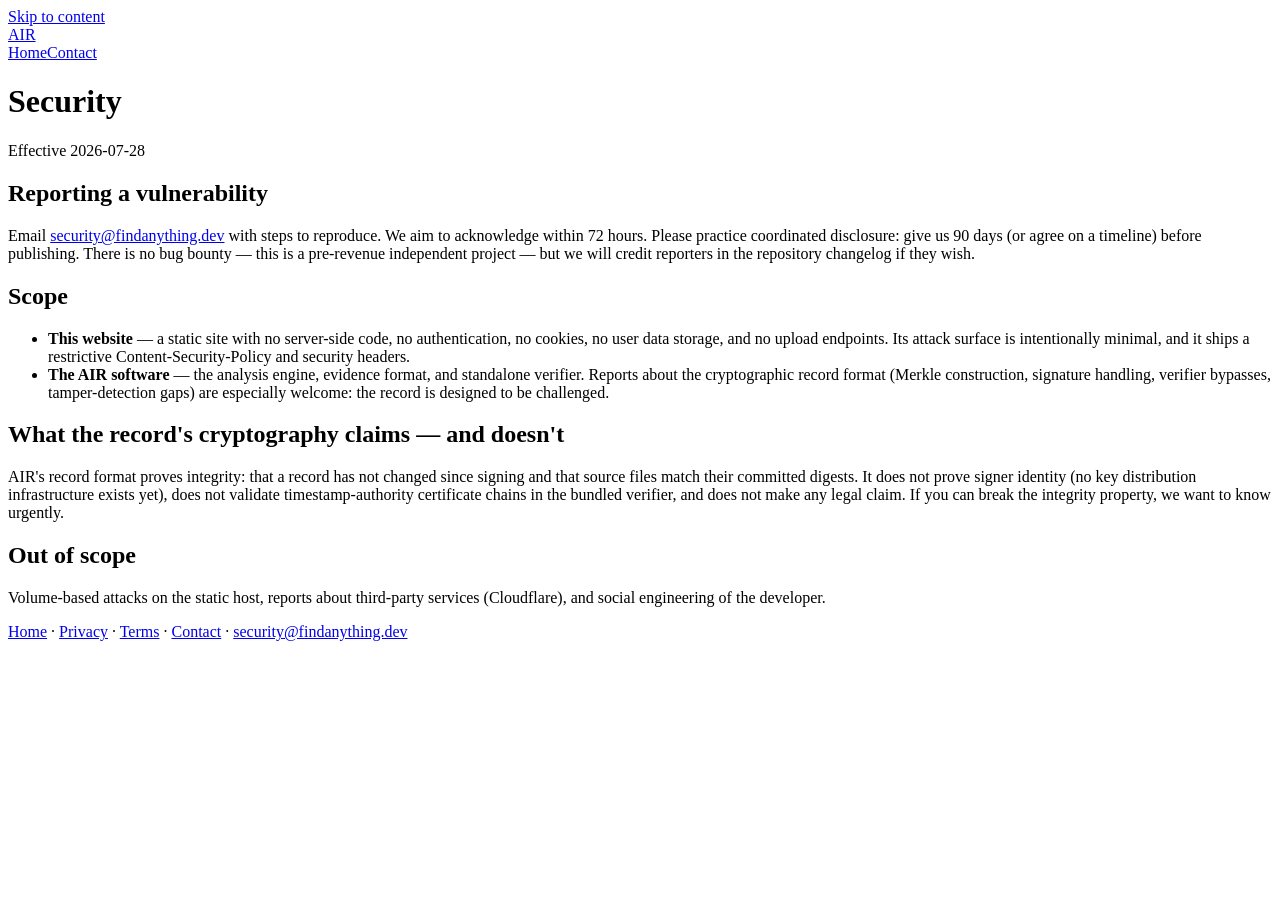
==== site/src/pages/security.html @ 7d81f082 "Public marketing site: static $0 build, real-data visuals, claims-ledger gate - site/src + site/buil" ====
<!DOCTYPE html>
<html lang="en" class="no-js legal">
<head>
<meta charset="utf-8">
<meta name="viewport" content="width=device-width, initial-scale=1">
<title>Security — AIR</title>
<meta name="description" content="How to report security issues in the AIR website or software, and what this site does and doesn't do.">
<link rel="canonical" href="https://air.findanything.dev/security.html">
<meta name="theme-color" content="#131211">
<link rel="icon" href="/assets/img/favicon.svg" type="image/svg+xml">
<link rel="stylesheet" href="/assets/css/site.css">
</head>
<body>
<a class="skip-link" href="#main">Skip to content</a>
<header class="site-head"><div class="wrap">
  <a class="wordmark" href="/" aria-label="AIR home"><span class="dot" aria-hidden="true"></span>AIR</a>
  <nav class="site-nav" aria-label="Main"><a href="/">Home</a><a href="/contact.html">Contact</a></nav>
</div></header>
<main id="main">
  <h1>Security</h1>
  <p class="ts">Effective 2026-07-28</p>

  <h2>Reporting a vulnerability</h2>
  <p>Email <a href="mailto:security@findanything.dev">security@findanything.dev</a> with steps
  to reproduce. We aim to acknowledge within 72 hours. Please practice coordinated
  disclosure: give us 90 days (or agree on a timeline) before publishing. There is no bug
  bounty — this is a pre-revenue independent project — but we will credit reporters in the
  repository changelog if they wish.</p>

  <h2>Scope</h2>
  <ul>
    <li><strong>This website</strong> — a static site with no server-side code, no
    authentication, no cookies, no user data storage, and no upload endpoints. Its attack
    surface is intentionally minimal, and it ships a restrictive Content-Security-Policy and
    security headers.</li>
    <li><strong>The AIR software</strong> — the analysis engine, evidence format, and
    standalone verifier. Reports about the cryptographic record format (Merkle construction,
    signature handling, verifier bypasses, tamper-detection gaps) are especially welcome:
    the record is designed to be challenged.</li>
  </ul>

  <h2>What the record's cryptography claims — and doesn't</h2>
  <p>AIR's record format proves integrity: that a record has not changed since signing and
  that source files match their committed digests. It does not prove signer identity (no key
  distribution infrastructure exists yet), does not validate timestamp-authority certificate
  chains in the bundled verifier, and does not make any legal claim. If you can break the
  integrity property, we want to know urgently.</p>

  <h2>Out of scope</h2>
  <p>Volume-based attacks on the static host, reports about third-party services (Cloudflare),
  and social engineering of the developer.</p>
</main>
<footer class="site-foot"><div class="wrap">
  <p class="foot-legal"><a href="/">Home</a> · <a href="/privacy.html">Privacy</a> ·
  <a href="/terms.html">Terms</a> · <a href="/contact.html">Contact</a> ·
  <a href="mailto:security@findanything.dev">security@findanything.dev</a></p>
</div></footer>
</body>
</html>
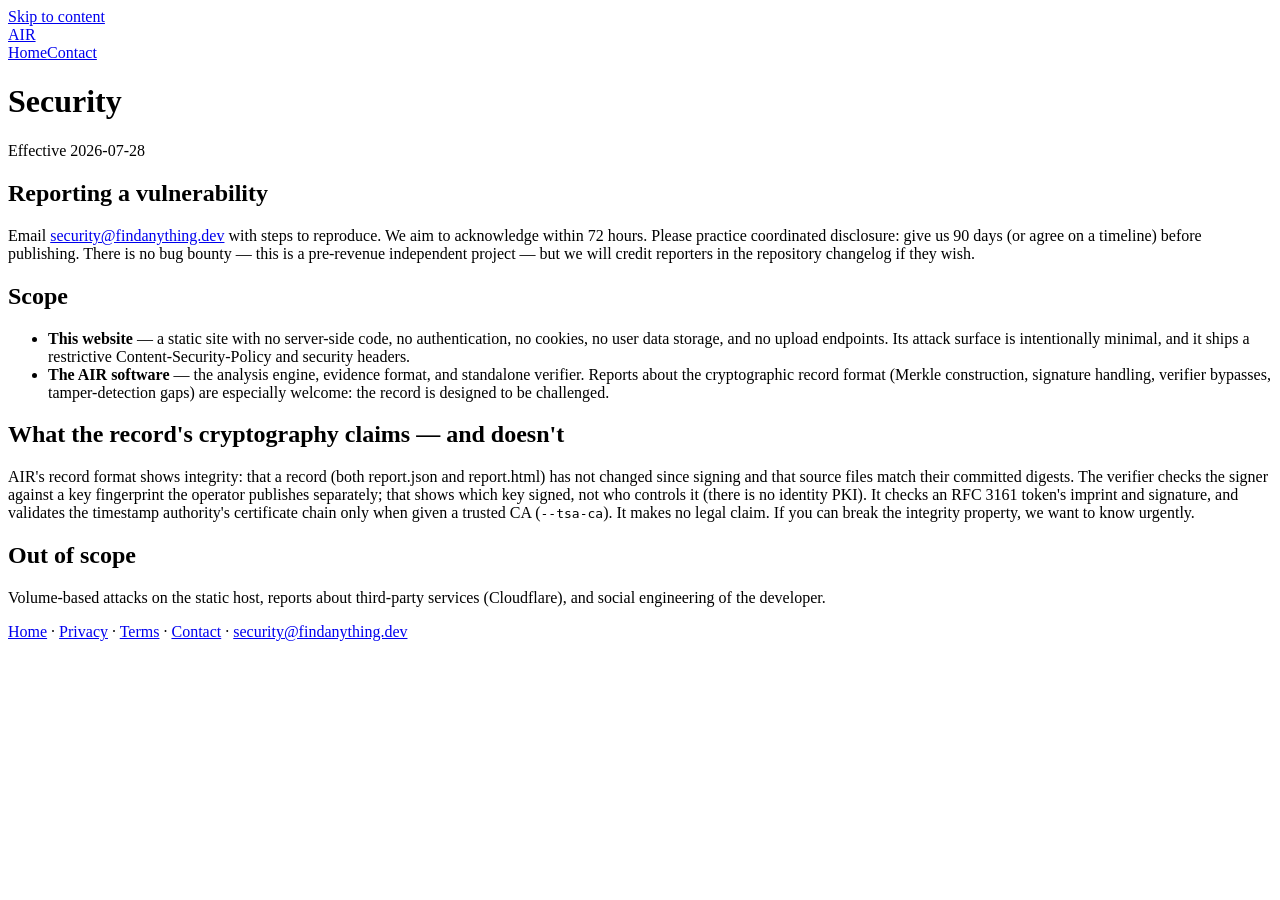
==== commit c50d617b: "Make docs, site and report claims match the code - FRE 902(13)/(14): signing.py, the report footer, " ====
--- a/site/src/pages/security.html
+++ b/site/src/pages/security.html
@@ -40,11 +40,13 @@
   </ul>
 
   <h2>What the record's cryptography claims — and doesn't</h2>
-  <p>AIR's record format proves integrity: that a record has not changed since signing and
-  that source files match their committed digests. It does not prove signer identity (no key
-  distribution infrastructure exists yet), does not validate timestamp-authority certificate
-  chains in the bundled verifier, and does not make any legal claim. If you can break the
-  integrity property, we want to know urgently.</p>
+  <p>AIR's record format shows integrity: that a record (both report.json and report.html)
+  has not changed since signing and that source files match their committed digests. The
+  verifier checks the signer against a key fingerprint the operator publishes separately;
+  that shows which key signed, not who controls it (there is no identity PKI). It checks an
+  RFC 3161 token's imprint and signature, and validates the timestamp authority's certificate
+  chain only when given a trusted CA (<code>--tsa-ca</code>). It makes no legal claim. If you
+  can break the integrity property, we want to know urgently.</p>
 
   <h2>Out of scope</h2>
   <p>Volume-based attacks on the static host, reports about third-party services (Cloudflare),
